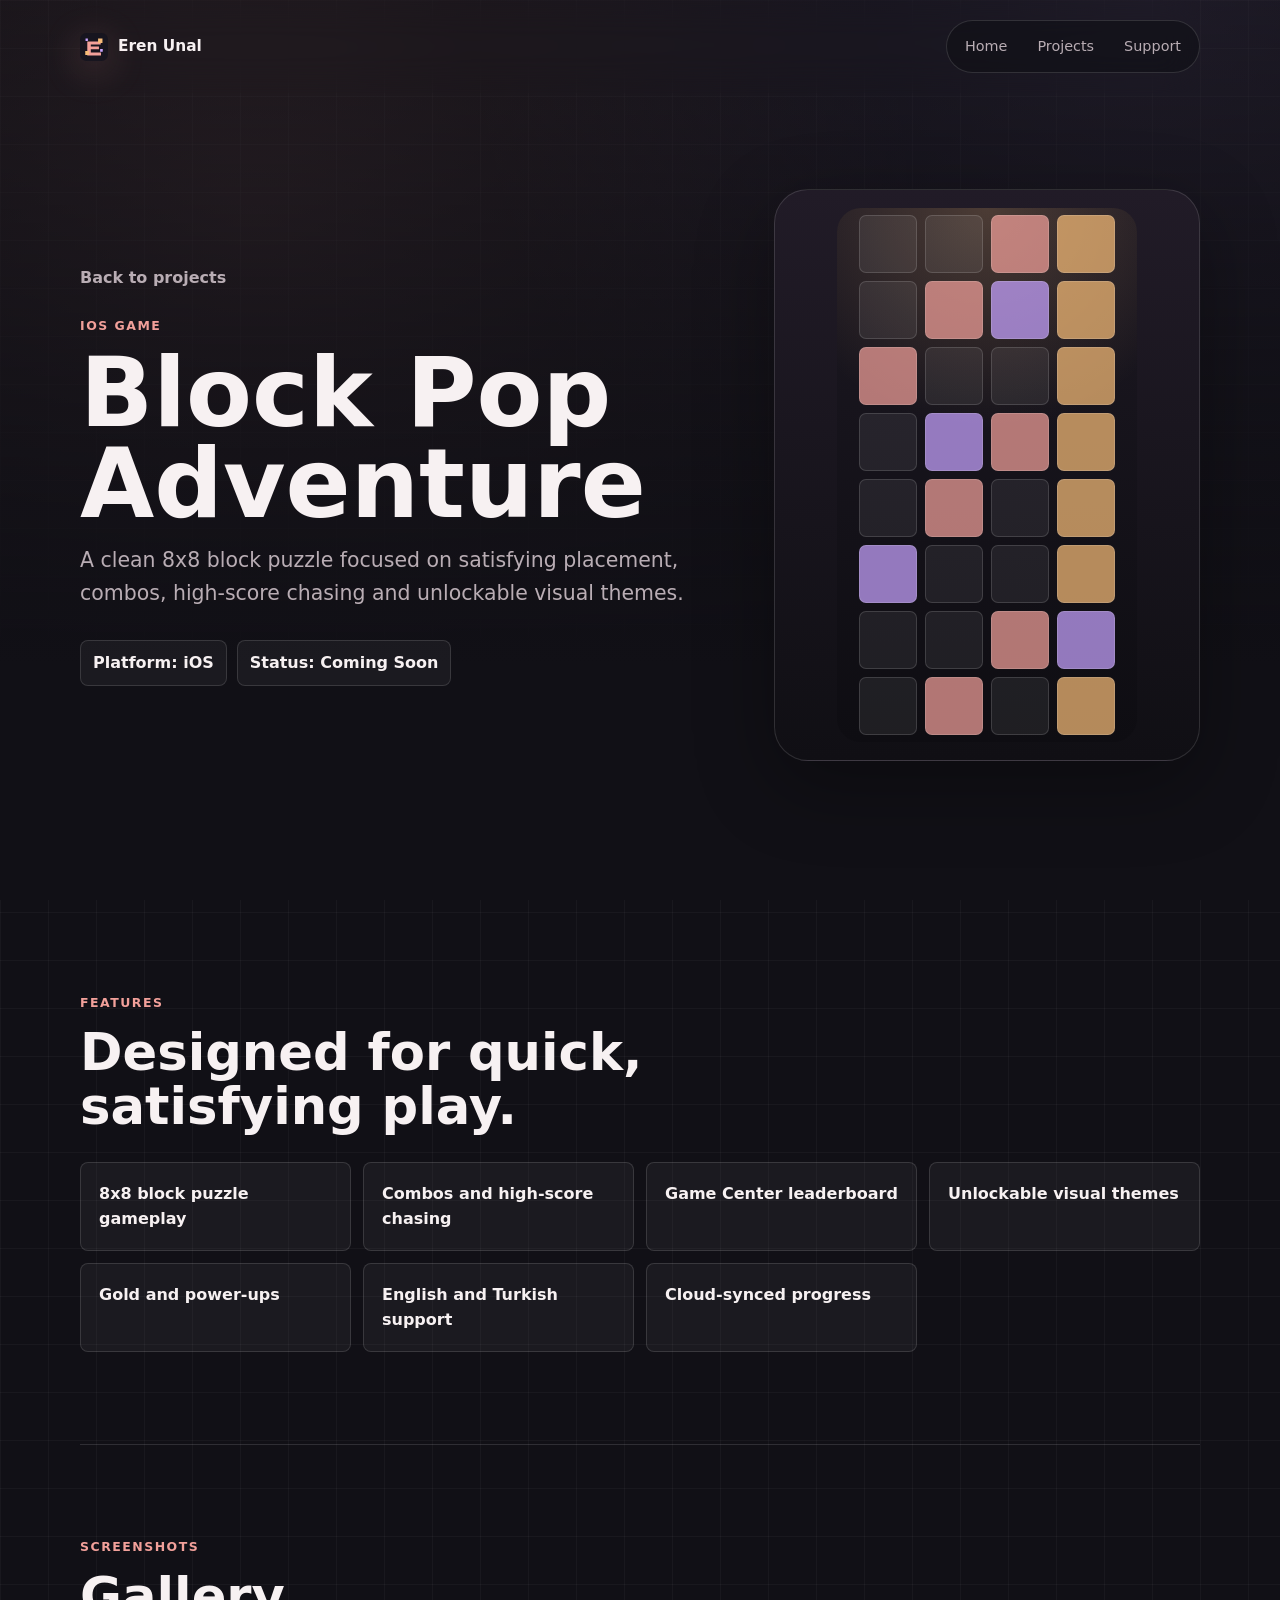
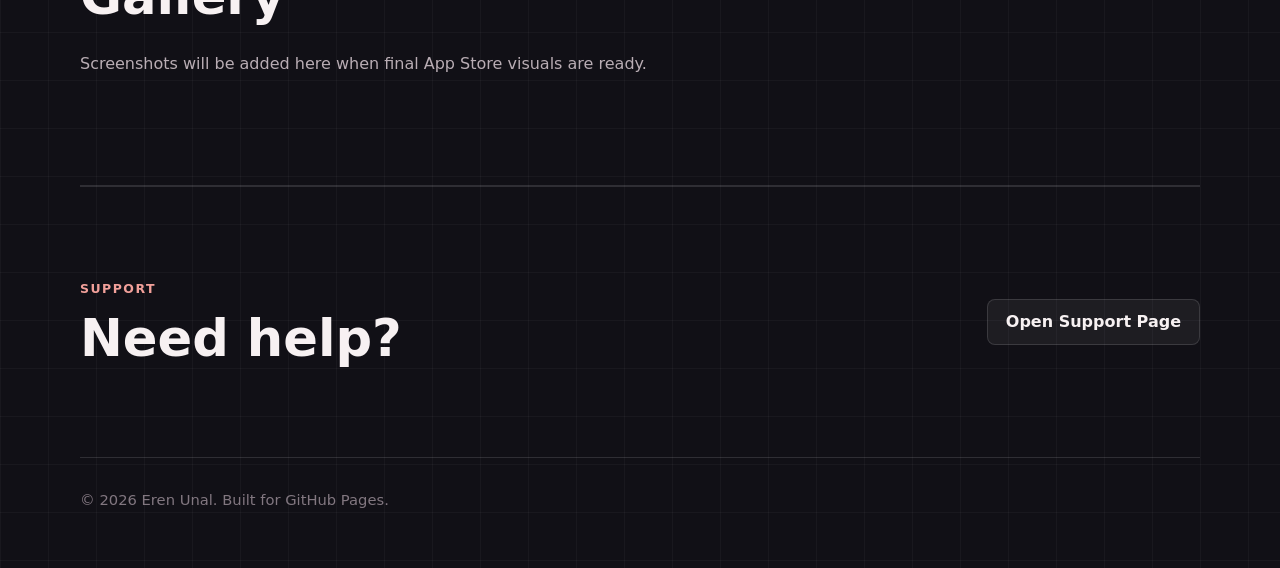
==== block-pop-adventure/index.html @ 43686484 "Add static portfolio site" ====
<!doctype html>
<html lang="en">
  <head>
    <meta charset="utf-8">
    <meta name="viewport" content="width=device-width, initial-scale=1">
    <meta name="description" content="Block Pop Adventure - an iOS 8x8 block puzzle by Eren Unal.">
    <meta name="theme-color" content="#111016">
    <meta property="og:title" content="Block Pop Adventure">
    <meta property="og:description" content="A clean 8x8 block puzzle focused on satisfying placement, combos and high-score chasing.">
    <meta property="og:type" content="website">
    <title>Block Pop Adventure - Eren Unal</title>
    <link rel="icon" href="../assets/site-mark.svg" type="image/svg+xml">
    <link rel="stylesheet" href="../styles.css">
  </head>
  <body>
    <header class="site-header">
      <a class="brand" href="../" aria-label="Eren Unal home">
        <img src="../assets/site-mark.svg" alt="" width="28" height="28">
        <span>Eren Unal</span>
      </a>
      <nav class="site-nav" aria-label="Primary navigation">
        <a href="../">Home</a>
        <a href="../#projects">Projects</a>
        <a href="support/">Support</a>
      </nav>
    </header>

    <main>
      <section class="project-hero section">
        <div class="project-hero-copy">
          <a class="back-link" href="../#projects">Back to projects</a>
          <p class="eyebrow">iOS game</p>
          <h1>Block Pop Adventure</h1>
          <p class="hero-text">
            A clean 8x8 block puzzle focused on satisfying placement, combos,
            high-score chasing and unlockable visual themes.
          </p>
          <div class="meta-row" aria-label="Project details">
            <span>Platform: iOS</span>
            <span>Status: Coming Soon</span>
          </div>
        </div>
        <div class="game-device" aria-hidden="true">
          <div class="device-screen">
            <div class="block-grid">
              <span></span><span></span><span></span><span></span>
              <span></span><span></span><span></span><span></span>
              <span></span><span></span><span></span><span></span>
              <span></span><span></span><span></span><span></span>
              <span></span><span></span><span></span><span></span>
              <span></span><span></span><span></span><span></span>
              <span></span><span></span><span></span><span></span>
              <span></span><span></span><span></span><span></span>
            </div>
          </div>
        </div>
      </section>

      <section class="section">
        <div class="section-heading">
          <p class="eyebrow">Features</p>
          <h2>Designed for quick, satisfying play.</h2>
        </div>
        <div class="feature-grid">
          <div class="feature-item">8x8 block puzzle gameplay</div>
          <div class="feature-item">Combos and high-score chasing</div>
          <div class="feature-item">Game Center leaderboard</div>
          <div class="feature-item">Unlockable visual themes</div>
          <div class="feature-item">Gold and power-ups</div>
          <div class="feature-item">English and Turkish support</div>
          <div class="feature-item">Cloud-synced progress</div>
        </div>
      </section>

      <section class="section gallery-section" aria-labelledby="gallery-title">
        <div class="section-heading">
          <p class="eyebrow">Screenshots</p>
          <h2 id="gallery-title">Gallery</h2>
        </div>
        <p class="gallery-note">
          Screenshots will be added here when final App Store visuals are ready.
        </p>
        <!--
          Add screenshots later inside assets/block-pop-adventure/ and use this structure:

          <div class="screenshot-grid">
            <img src="../assets/block-pop-adventure/screenshot-1.png" alt="Block Pop Adventure gameplay screenshot">
            <img src="../assets/block-pop-adventure/screenshot-2.png" alt="Block Pop Adventure theme selection screenshot">
          </div>
        -->
      </section>

      <section class="section contact-section">
        <div>
          <p class="eyebrow">Support</p>
          <h2>Need help?</h2>
        </div>
        <a class="button secondary" href="support/">Open Support Page</a>
      </section>
    </main>

    <footer class="site-footer">
      <p>&copy; <span id="year">2026</span> Eren Unal. Built for GitHub Pages.</p>
    </footer>

    <script src="../script.js"></script>
  </body>
</html>
---- styles.css ----
:root {
  color-scheme: dark;
  --bg: #111016;
  --bg-soft: #17151f;
  --surface: rgba(255, 255, 255, 0.055);
  --surface-strong: rgba(255, 255, 255, 0.09);
  --text: #f7f1f2;
  --muted: #b9adb4;
  --faint: #827780;
  --line: rgba(255, 255, 255, 0.13);
  --accent: #f2a09a;
  --accent-2: #f6bb78;
  --accent-3: #c7a3ff;
  --accent-dark: #3a2027;
  --shadow: 0 24px 80px rgba(0, 0, 0, 0.32);
  --radius: 8px;
  --max-width: 1120px;
}

* {
  box-sizing: border-box;
}

html {
  scroll-behavior: smooth;
}

body {
  min-height: 100vh;
  margin: 0;
  background:
    linear-gradient(rgba(255, 255, 255, 0.035) 1px, transparent 1px),
    linear-gradient(90deg, rgba(255, 255, 255, 0.035) 1px, transparent 1px),
    radial-gradient(circle at 20% 10%, rgba(242, 160, 154, 0.16), transparent 30%),
    radial-gradient(circle at 90% 0%, rgba(199, 163, 255, 0.13), transparent 28%),
    var(--bg);
  background-size: 48px 48px, 48px 48px, auto, auto, auto;
  color: var(--text);
  font-family: Inter, ui-sans-serif, system-ui, -apple-system, BlinkMacSystemFont, "Segoe UI", sans-serif;
  line-height: 1.6;
}

body::before {
  position: fixed;
  inset: 0;
  z-index: -1;
  pointer-events: none;
  content: "";
  background: linear-gradient(180deg, rgba(17, 16, 22, 0.42), var(--bg) 74%);
}

a {
  color: inherit;
}

img {
  max-width: 100%;
  display: block;
}

.site-header {
  position: sticky;
  top: 0;
  z-index: 20;
  display: flex;
  align-items: center;
  justify-content: space-between;
  width: min(100% - 32px, var(--max-width));
  margin: 0 auto;
  padding: 20px 0;
  backdrop-filter: blur(18px);
}

.brand {
  display: inline-flex;
  align-items: center;
  gap: 10px;
  color: var(--text);
  font-size: 0.96rem;
  font-weight: 720;
  text-decoration: none;
}

.brand img {
  filter: drop-shadow(0 8px 18px rgba(242, 160, 154, 0.22));
}

.site-nav {
  display: flex;
  align-items: center;
  gap: 6px;
  padding: 6px;
  border: 1px solid var(--line);
  border-radius: 999px;
  background: rgba(17, 16, 22, 0.64);
}

.site-nav a {
  padding: 8px 12px;
  border-radius: 999px;
  color: var(--muted);
  font-size: 0.9rem;
  text-decoration: none;
  transition: color 160ms ease, background-color 160ms ease;
}

.site-nav a:hover,
.site-nav a:focus-visible {
  background: var(--surface);
  color: var(--text);
}

.section {
  width: min(100% - 32px, var(--max-width));
  margin: 0 auto;
  padding: 92px 0;
}

.narrow-section {
  width: min(100% - 32px, 760px);
}

.hero,
.project-hero {
  display: grid;
  grid-template-columns: minmax(0, 1.05fr) minmax(300px, 0.7fr);
  align-items: center;
  min-height: calc(100vh - 92px);
  gap: 56px;
  padding-top: 48px;
}

.hero-copy,
.project-hero-copy {
  max-width: 760px;
}

.eyebrow {
  margin: 0 0 12px;
  color: var(--accent);
  font-size: 0.78rem;
  font-weight: 800;
  letter-spacing: 0.12em;
  text-transform: uppercase;
}

h1,
h2,
h3,
p {
  margin-top: 0;
}

h1 {
  margin-bottom: 14px;
  font-size: clamp(3.2rem, 9vw, 7.2rem);
  line-height: 0.95;
  letter-spacing: 0;
}

h2 {
  margin-bottom: 0;
  font-size: clamp(2rem, 4vw, 3.5rem);
  line-height: 1.06;
  letter-spacing: 0;
}

h3 {
  margin-bottom: 10px;
  font-size: 1.18rem;
  line-height: 1.25;
}

.hero-title {
  margin-bottom: 18px;
  color: var(--accent-2);
  font-size: clamp(1.25rem, 2vw, 1.75rem);
  font-weight: 760;
}

.hero-text {
  max-width: 680px;
  color: var(--muted);
  font-size: clamp(1.05rem, 2vw, 1.28rem);
}

.hero-actions {
  display: flex;
  flex-wrap: wrap;
  gap: 12px;
  margin-top: 32px;
}

.button {
  display: inline-flex;
  align-items: center;
  justify-content: center;
  min-height: 46px;
  padding: 0 18px;
  border: 1px solid transparent;
  border-radius: var(--radius);
  font-weight: 760;
  text-decoration: none;
  transition: transform 160ms ease, border-color 160ms ease, background-color 160ms ease;
}

.button:hover,
.button:focus-visible {
  transform: translateY(-1px);
}

.button.primary {
  background: linear-gradient(135deg, var(--accent), var(--accent-2));
  color: #211418;
}

.button.secondary {
  border-color: var(--line);
  background: var(--surface);
  color: var(--text);
}

.hero-panel,
.game-device {
  display: flex;
  justify-content: center;
}

.mini-window {
  width: min(100%, 420px);
  padding: 18px;
  border: 1px solid var(--line);
  border-radius: var(--radius);
  background: linear-gradient(180deg, var(--surface-strong), rgba(255, 255, 255, 0.035));
  box-shadow: var(--shadow);
}

.window-dots {
  display: flex;
  gap: 8px;
  margin-bottom: 24px;
}

.window-dots span {
  width: 10px;
  height: 10px;
  border-radius: 50%;
  background: var(--accent);
}

.window-dots span:nth-child(2) {
  background: var(--accent-2);
}

.window-dots span:nth-child(3) {
  background: var(--accent-3);
}

.code-lines {
  display: grid;
  gap: 12px;
  color: var(--muted);
  font-family: "SFMono-Regular", Consolas, "Liberation Mono", monospace;
  font-size: 0.88rem;
}

.code-lines span {
  overflow-wrap: anywhere;
  padding: 12px;
  border: 1px solid var(--line);
  border-radius: var(--radius);
  background: rgba(0, 0, 0, 0.18);
}

.split-section {
  display: grid;
  grid-template-columns: minmax(0, 0.8fr) minmax(0, 1fr);
  gap: 48px;
  border-top: 1px solid var(--line);
}

.body-copy {
  color: var(--muted);
  font-size: 1.08rem;
}

.body-copy p:last-child {
  margin-bottom: 0;
}

.section-heading {
  max-width: 720px;
  margin-bottom: 28px;
}

.project-grid {
  display: grid;
  grid-template-columns: repeat(auto-fit, minmax(260px, 1fr));
  gap: 18px;
}

.project-card,
.skill-group,
.support-card {
  border: 1px solid var(--line);
  border-radius: var(--radius);
  background: linear-gradient(180deg, var(--surface), rgba(255, 255, 255, 0.025));
  box-shadow: 0 18px 60px rgba(0, 0, 0, 0.18);
}

.project-card {
  min-height: 260px;
  padding: 24px;
}

.project-card-top {
  display: flex;
  align-items: flex-start;
  justify-content: space-between;
  gap: 16px;
  margin-bottom: 18px;
}

.project-platform {
  margin-bottom: 6px;
  color: var(--accent-2);
  font-size: 0.82rem;
  font-weight: 800;
  text-transform: uppercase;
}

.project-card p {
  color: var(--muted);
}

.status-pill {
  flex: 0 0 auto;
  padding: 6px 10px;
  border: 1px solid rgba(242, 160, 154, 0.38);
  border-radius: 999px;
  background: rgba(242, 160, 154, 0.12);
  color: var(--accent);
  font-size: 0.78rem;
  font-weight: 800;
}

.text-link,
.back-link {
  color: var(--accent);
  font-weight: 800;
  text-decoration: none;
}

.text-link:hover,
.back-link:hover {
  text-decoration: underline;
}

.back-link {
  display: inline-block;
  margin-bottom: 26px;
  color: var(--muted);
}

.skills-layout {
  display: grid;
  grid-template-columns: repeat(2, minmax(0, 1fr));
  gap: 18px;
}

.skill-group {
  padding: 24px;
}

.tag-list {
  display: flex;
  flex-wrap: wrap;
  gap: 10px;
}

.tag-list span,
.meta-row span,
.feature-item {
  border: 1px solid var(--line);
  border-radius: var(--radius);
  background: rgba(255, 255, 255, 0.045);
  color: var(--muted);
}

.tag-list span {
  padding: 8px 11px;
  font-size: 0.92rem;
}

.contact-section {
  display: flex;
  align-items: center;
  justify-content: space-between;
  gap: 24px;
  border-top: 1px solid var(--line);
}

.contact-links {
  display: flex;
  flex-wrap: wrap;
  gap: 12px;
}

.contact-links a {
  display: inline-flex;
  align-items: center;
  min-height: 44px;
  padding: 0 14px;
  border: 1px solid var(--line);
  border-radius: var(--radius);
  background: var(--surface);
  color: var(--text);
  font-weight: 760;
  text-decoration: none;
}

.project-hero h1,
.support-hero h1 {
  font-size: clamp(3rem, 8vw, 6rem);
}

.meta-row {
  display: flex;
  flex-wrap: wrap;
  gap: 10px;
  margin-top: 30px;
}

.meta-row span {
  padding: 9px 12px;
  color: var(--text);
  font-weight: 700;
}

.game-device {
  padding: 18px;
  border: 1px solid var(--line);
  border-radius: 34px;
  background: linear-gradient(180deg, #211b27, #100f14);
  box-shadow: var(--shadow);
}

.device-screen {
  width: min(68vw, 300px);
  aspect-ratio: 9 / 16;
  padding: 22px;
  border-radius: 24px;
  background:
    radial-gradient(circle at 50% 0%, rgba(246, 187, 120, 0.22), transparent 40%),
    linear-gradient(180deg, #1c1822, #0e0d12);
}

.block-grid {
  display: grid;
  grid-template-columns: repeat(4, 1fr);
  gap: 8px;
  height: 100%;
  align-content: center;
}

.block-grid span {
  aspect-ratio: 1;
  border: 1px solid rgba(255, 255, 255, 0.14);
  border-radius: 7px;
  background: rgba(255, 255, 255, 0.07);
}

.block-grid span:nth-child(3n) {
  background: rgba(242, 160, 154, 0.72);
}

.block-grid span:nth-child(4n) {
  background: rgba(246, 187, 120, 0.72);
}

.block-grid span:nth-child(7n) {
  background: rgba(199, 163, 255, 0.72);
}

.feature-grid {
  display: grid;
  grid-template-columns: repeat(auto-fit, minmax(220px, 1fr));
  gap: 12px;
}

.feature-item {
  min-height: 72px;
  padding: 18px;
  color: var(--text);
  font-weight: 720;
}

.gallery-section {
  border-top: 1px solid var(--line);
  border-bottom: 1px solid var(--line);
}

.gallery-note,
.support-note {
  max-width: 680px;
  color: var(--muted);
}

.screenshot-grid {
  display: grid;
  grid-template-columns: repeat(auto-fit, minmax(220px, 1fr));
  gap: 16px;
}

.screenshot-grid img {
  width: 100%;
  border: 1px solid var(--line);
  border-radius: var(--radius);
}

.support-hero {
  min-height: calc(100vh - 92px);
}

.support-card {
  margin: 32px 0 18px;
  padding: 24px;
}

.support-card p {
  color: var(--muted);
}

.support-card a {
  color: var(--accent);
  font-size: 1.15rem;
  font-weight: 800;
}

.site-footer {
  width: min(100% - 32px, var(--max-width));
  margin: 0 auto;
  padding: 30px 0 42px;
  border-top: 1px solid var(--line);
  color: var(--faint);
  font-size: 0.92rem;
}

@media (max-width: 860px) {
  .site-header {
    align-items: flex-start;
    gap: 14px;
    flex-direction: column;
    position: static;
  }

  .site-nav {
    width: 100%;
    overflow-x: auto;
    justify-content: flex-start;
  }

  .hero,
  .project-hero,
  .split-section,
  .skills-layout {
    grid-template-columns: 1fr;
  }

  .hero,
  .project-hero {
    min-height: auto;
    padding-top: 56px;
  }

  .contact-section {
    align-items: flex-start;
    flex-direction: column;
  }
}

@media (max-width: 520px) {
  .section {
    width: min(100% - 24px, var(--max-width));
    padding: 66px 0;
  }

  .site-header,
  .site-footer {
    width: min(100% - 24px, var(--max-width));
  }

  .site-nav a {
    padding: 8px 10px;
    font-size: 0.86rem;
  }

  .hero-actions,
  .contact-links {
    flex-direction: column;
    width: 100%;
  }

  .button,
  .contact-links a {
    width: 100%;
  }

  .project-card-top {
    flex-direction: column;
  }
}

@media (prefers-reduced-motion: reduce) {
  html {
    scroll-behavior: auto;
  }

  *,
  *::before,
  *::after {
    transition-duration: 0.01ms !important;
    animation-duration: 0.01ms !important;
    animation-iteration-count: 1 !important;
  }
}
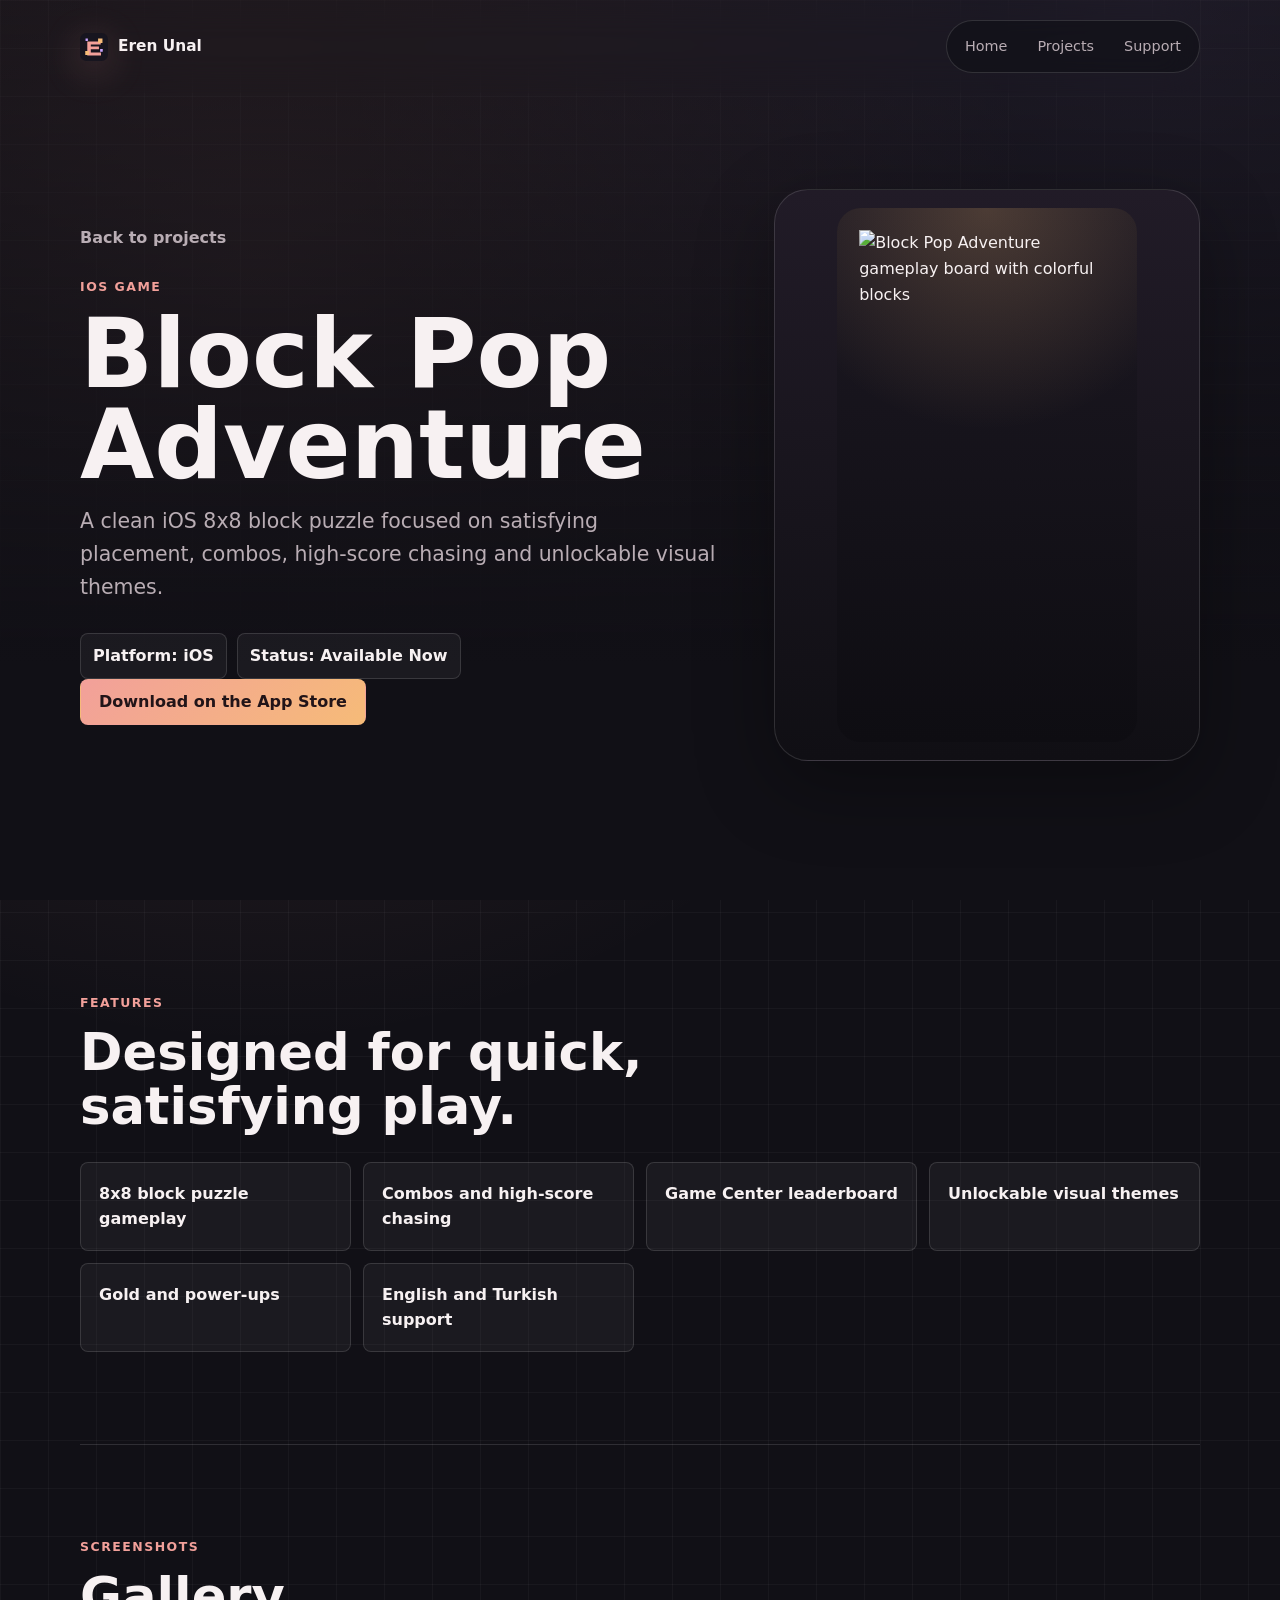
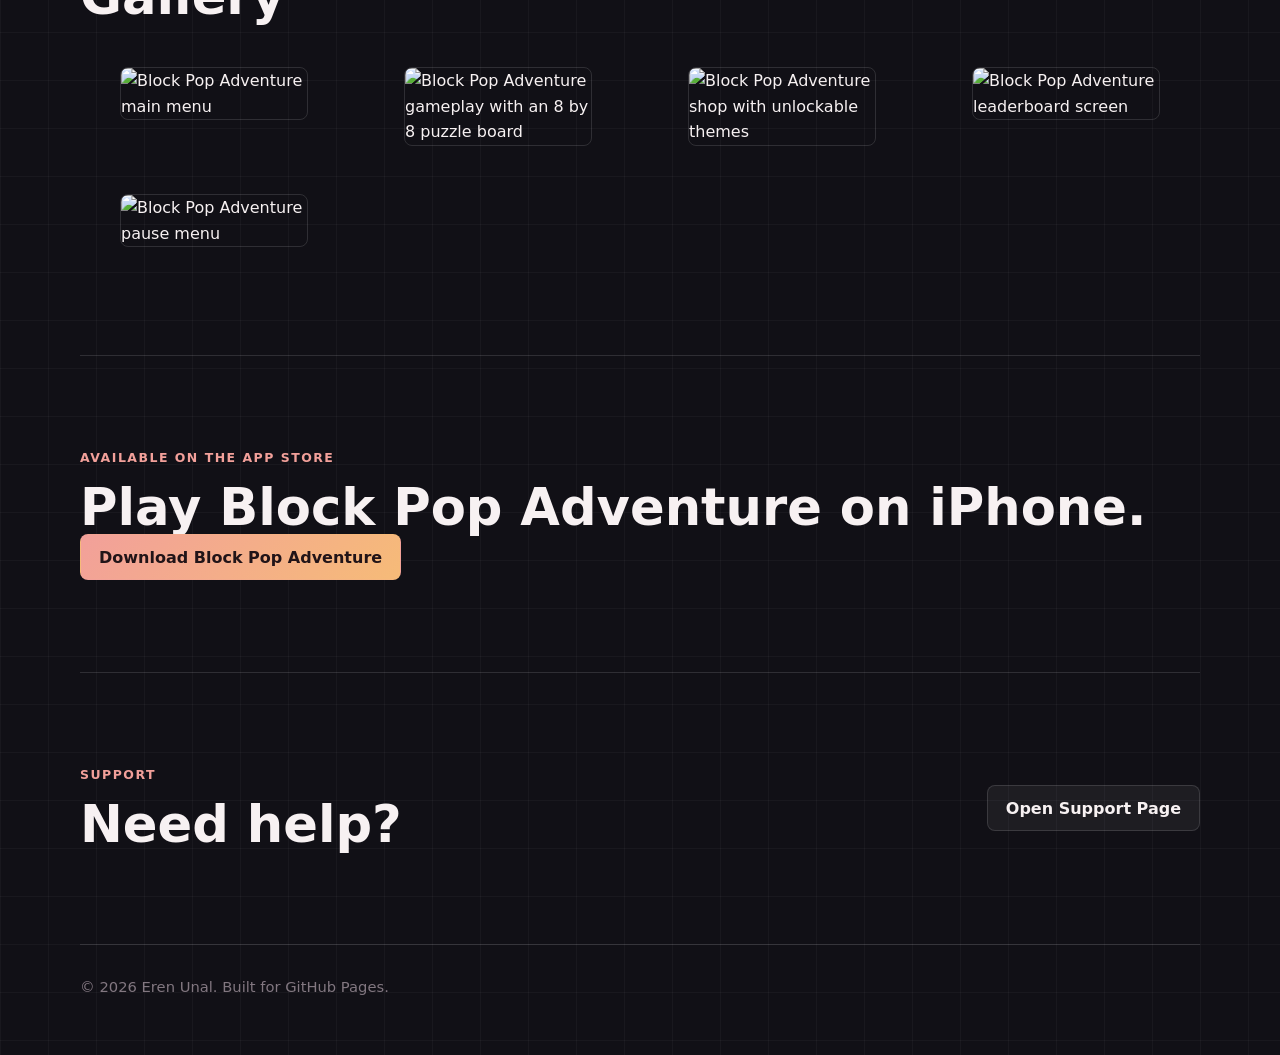
==== commit 20e3c746: "Update Block Pop Adventure release page" ====
--- a/block-pop-adventure/index.html
+++ b/block-pop-adventure/index.html
@@ -3,11 +3,13 @@
   <head>
     <meta charset="utf-8">
     <meta name="viewport" content="width=device-width, initial-scale=1">
-    <meta name="description" content="Block Pop Adventure - an iOS 8x8 block puzzle by Eren Unal.">
+    <meta name="description" content="Block Pop Adventure is a published iOS 8x8 block puzzle by Eren Unal, available now on the App Store.">
     <meta name="theme-color" content="#111016">
-    <meta property="og:title" content="Block Pop Adventure">
-    <meta property="og:description" content="A clean 8x8 block puzzle focused on satisfying placement, combos and high-score chasing.">
+    <meta property="og:title" content="Block Pop Adventure - Available on the App Store">
+    <meta property="og:description" content="A clean iOS 8x8 block puzzle focused on satisfying placement, combos, high-score chasing and unlockable visual themes.">
+    <meta property="og:image" content="https://is1-ssl.mzstatic.com/image/thumb/PurpleSource221/v4/e4/82/8e/e4828e6a-6cef-fc82-3903-4c996f398e81/Block_Pop_Adventure12_1284x2778.jpg/642x1389bb.jpg">
     <meta property="og:type" content="website">
+    <link rel="canonical" href="https://erenunl.github.io/block-pop-adventure/">
     <title>Block Pop Adventure - Eren Unal</title>
     <link rel="icon" href="../assets/site-mark.svg" type="image/svg+xml">
     <link rel="stylesheet" href="../styles.css">
@@ -32,26 +34,30 @@
           <p class="eyebrow">iOS game</p>
           <h1>Block Pop Adventure</h1>
           <p class="hero-text">
-            A clean 8x8 block puzzle focused on satisfying placement, combos,
-            high-score chasing and unlockable visual themes.
+            A clean iOS 8x8 block puzzle focused on satisfying placement,
+            combos, high-score chasing and unlockable visual themes.
           </p>
           <div class="meta-row" aria-label="Project details">
             <span>Platform: iOS</span>
-            <span>Status: Coming Soon</span>
+            <span>Status: Available Now</span>
+          </div>
+          <div class="project-actions" aria-label="Download actions">
+            <a
+              class="button primary app-store-button"
+              href="https://apps.apple.com/tr/app/block-pop-adventure/id6807983971"
+              target="_blank"
+              rel="noopener noreferrer"
+            >
+              Download on the App Store
+            </a>
           </div>
         </div>
-        <div class="game-device" aria-hidden="true">
-          <div class="device-screen">
-            <div class="block-grid">
-              <span></span><span></span><span></span><span></span>
-              <span></span><span></span><span></span><span></span>
-              <span></span><span></span><span></span><span></span>
-              <span></span><span></span><span></span><span></span>
-              <span></span><span></span><span></span><span></span>
-              <span></span><span></span><span></span><span></span>
-              <span></span><span></span><span></span><span></span>
-              <span></span><span></span><span></span><span></span>
-            </div>
+        <div class="game-device">
+          <div class="device-screen screenshot-screen">
+            <img
+              src="https://is1-ssl.mzstatic.com/image/thumb/PurpleSource211/v4/f9/a9/44/f9a94496-3e26-279c-000f-ecc89d696f9d/Block_Pop_Adventure16_1284x2778.jpg/642x1389bb.jpg"
+              alt="Block Pop Adventure gameplay board with colorful blocks"
+            >
           </div>
         </div>
       </section>
@@ -68,7 +74,6 @@
           <div class="feature-item">Unlockable visual themes</div>
           <div class="feature-item">Gold and power-ups</div>
           <div class="feature-item">English and Turkish support</div>
-          <div class="feature-item">Cloud-synced progress</div>
         </div>
       </section>
 
@@ -77,17 +82,38 @@
           <p class="eyebrow">Screenshots</p>
           <h2 id="gallery-title">Gallery</h2>
         </div>
-        <p class="gallery-note">
-          Screenshots will be added here when final App Store visuals are ready.
-        </p>
-        <!--
-          Add screenshots later inside assets/block-pop-adventure/ and use this structure:
+        <div class="screenshot-grid" aria-label="Block Pop Adventure screenshots">
+          <figure>
+            <img src="https://is1-ssl.mzstatic.com/image/thumb/PurpleSource221/v4/e4/82/8e/e4828e6a-6cef-fc82-3903-4c996f398e81/Block_Pop_Adventure12_1284x2778.jpg/642x1389bb.jpg" alt="Block Pop Adventure main menu" loading="lazy">
+          </figure>
+          <figure>
+            <img src="https://is1-ssl.mzstatic.com/image/thumb/PurpleSource211/v4/f9/a9/44/f9a94496-3e26-279c-000f-ecc89d696f9d/Block_Pop_Adventure16_1284x2778.jpg/642x1389bb.jpg" alt="Block Pop Adventure gameplay with an 8 by 8 puzzle board" loading="lazy">
+          </figure>
+          <figure>
+            <img src="https://is1-ssl.mzstatic.com/image/thumb/PurpleSource221/v4/d3/ce/9f/d3ce9f22-b6fd-089a-b652-d98582221f01/Block_Pop_Adventure13_1284x2778.jpg/642x1389bb.jpg" alt="Block Pop Adventure shop with unlockable themes" loading="lazy">
+          </figure>
+          <figure>
+            <img src="https://is1-ssl.mzstatic.com/image/thumb/PurpleSource211/v4/5d/cb/97/5dcb970c-048f-7725-57b6-aeb2700cb36e/Block_Pop_Adventure14_1284x2778.jpg/642x1389bb.jpg" alt="Block Pop Adventure leaderboard screen" loading="lazy">
+          </figure>
+          <figure>
+            <img src="https://is1-ssl.mzstatic.com/image/thumb/PurpleSource211/v4/2f/6e/ed/2f6eed53-4f8b-1b7b-e2fa-f10d011ab07a/Block_Pop_Adventure15_1284x2778.jpg/642x1389bb.jpg" alt="Block Pop Adventure pause menu" loading="lazy">
+          </figure>
+        </div>
+      </section>
 
-          <div class="screenshot-grid">
-            <img src="../assets/block-pop-adventure/screenshot-1.png" alt="Block Pop Adventure gameplay screenshot">
-            <img src="../assets/block-pop-adventure/screenshot-2.png" alt="Block Pop Adventure theme selection screenshot">
-          </div>
-        -->
+      <section class="section download-band" aria-labelledby="download-title">
+        <div>
+          <p class="eyebrow">Available on the App Store</p>
+          <h2 id="download-title">Play Block Pop Adventure on iPhone.</h2>
+        </div>
+        <a
+          class="button primary app-store-button"
+          href="https://apps.apple.com/tr/app/block-pop-adventure/id6807983971"
+          target="_blank"
+          rel="noopener noreferrer"
+        >
+          Download Block Pop Adventure
+        </a>
       </section>
 
       <section class="section contact-section">
--- a/styles.css
+++ b/styles.css
@@ -226,50 +226,36 @@
   justify-content: center;
 }
 
-.mini-window {
+.focus-card {
   width: min(100%, 420px);
-  padding: 18px;
+  padding: 24px;
   border: 1px solid var(--line);
   border-radius: var(--radius);
   background: linear-gradient(180deg, var(--surface-strong), rgba(255, 255, 255, 0.035));
   box-shadow: var(--shadow);
 }
 
-.window-dots {
-  display: flex;
-  gap: 8px;
-  margin-bottom: 24px;
-}
-
-.window-dots span {
-  width: 10px;
-  height: 10px;
-  border-radius: 50%;
-  background: var(--accent);
-}
-
-.window-dots span:nth-child(2) {
-  background: var(--accent-2);
-}
-
-.window-dots span:nth-child(3) {
-  background: var(--accent-3);
-}
-
-.code-lines {
+.focus-label {
+  margin-bottom: 16px;
+  color: var(--accent);
+  font-size: 0.78rem;
+  font-weight: 800;
+  letter-spacing: 0.12em;
+  text-transform: uppercase;
+}
+
+.focus-list {
   display: grid;
   gap: 12px;
-  color: var(--muted);
-  font-family: "SFMono-Regular", Consolas, "Liberation Mono", monospace;
-  font-size: 0.88rem;
-}
-
-.code-lines span {
-  overflow-wrap: anywhere;
+}
+
+.focus-list span {
   padding: 12px;
   border: 1px solid var(--line);
   border-radius: var(--radius);
   background: rgba(0, 0, 0, 0.18);
+  color: var(--text);
+  font-weight: 720;
 }
 
 .split-section {
@@ -406,7 +392,8 @@
   gap: 12px;
 }
 
-.contact-links a {
+.contact-links a,
+.contact-links span {
   display: inline-flex;
   align-items: center;
   min-height: 44px;
